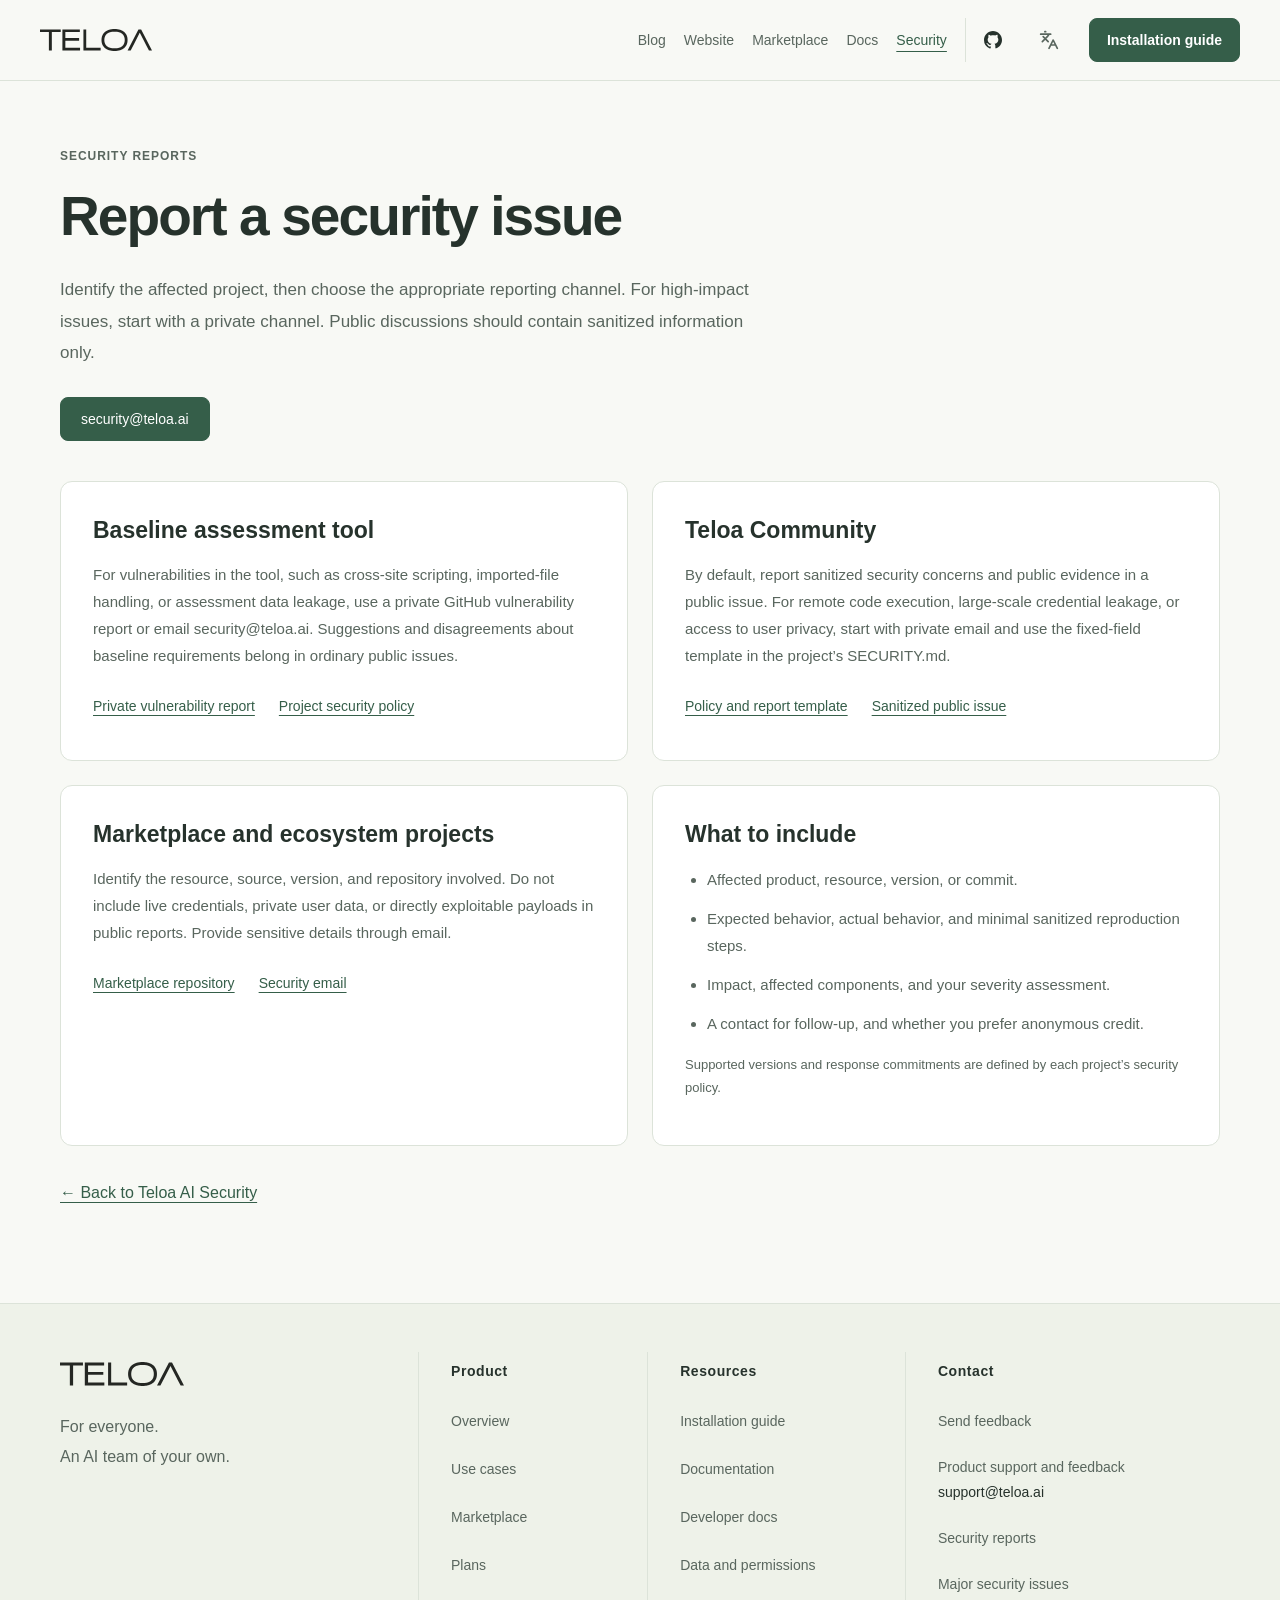
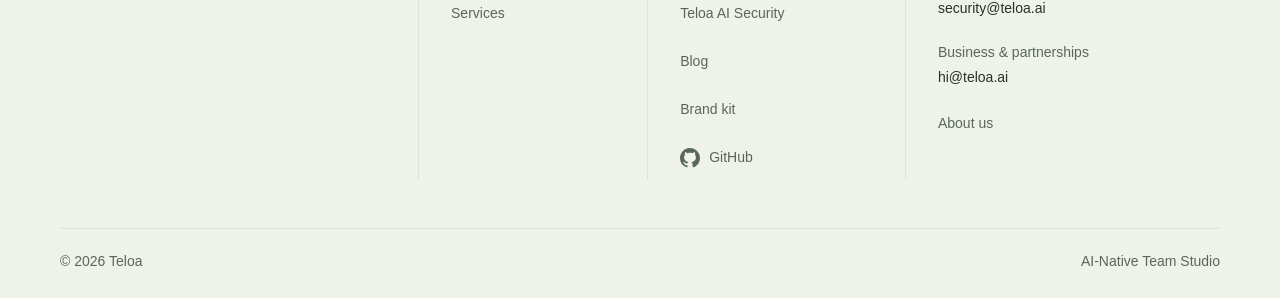
==== report/index.html @ 0a7157c9 "feat: publish the bilingual Teloa AI Security hub" ====
<!doctype html>
<html lang="en"><head><meta charset="utf-8"><meta name="viewport" content="width=device-width,initial-scale=1"><meta name="author" content="Teloa AI Security"><meta name="description" content="AI security research rooted in Teloa development: open baselines, reference architectures, assessment tools, and vulnerability reporting."><meta http-equiv="Content-Security-Policy" content="default-src 'none'; img-src 'self'; script-src 'self'; style-src 'self'; base-uri 'none'; form-action 'none'"><title>Report a Security Issue · Teloa AI Security</title><link rel="canonical" href="https://security.teloa.ai/report/"><link rel="alternate" hreflang="en" href="https://security.teloa.ai/report/?lang=en"><link rel="alternate" hreflang="zh-CN" href="https://security.teloa.ai/report/?lang=zh-CN"><link rel="alternate" hreflang="x-default" href="https://security.teloa.ai/report/"><link rel="icon" type="image/png" href="../assets/teloa-avatar.png"><link rel="stylesheet" href="../assets/site-chrome.css"><link rel="stylesheet" href="../assets/security-tokens.css"><link rel="stylesheet" href="../assets/security.css"><script defer src="../assets/site-chrome.js"></script><script defer src="../assets/security.js"></script></head><body data-security-page="report" data-site-locales="en,zh-CN"><a class="security-skip" href="#main">Skip to content / 跳到正文</a><div class="teloa-site-chrome" id="teloa-site-header"></div><main id="main" class="security-main"><header class="security-report-heading"><p class="eyebrow">SECURITY REPORTS</p><h1>Report a security issue</h1><p class="intro">Identify the affected project, then choose the appropriate reporting channel. For high-impact issues, start with a private channel. Public discussions should contain sanitized information only.</p><a class="security-button" href="mailto:security@teloa.ai">security@teloa.ai</a></header>
 <div class="security-report-grid"><section class="security-project"><h2>Baseline assessment tool</h2><p>For vulnerabilities in the tool, such as cross-site scripting, imported-file handling, or assessment data leakage, use a private GitHub vulnerability report or email security@teloa.ai. Suggestions and disagreements about baseline requirements belong in ordinary public issues.</p><div class="security-actions"><a href="https://github.com/teloa-ai/agent-baseline-assessor/security/advisories/new">Private vulnerability report</a><a href="https://github.com/teloa-ai/agent-baseline-assessor/blob/main/SECURITY.md">Project security policy</a></div></section>
 <section class="security-project"><h2>Teloa Community</h2><p>By default, report sanitized security concerns and public evidence in a public issue. For remote code execution, large-scale credential leakage, or access to user privacy, start with private email and use the fixed-field template in the project’s SECURITY.md.</p><div class="security-actions"><a href="https://github.com/teloa-ai/teloa/blob/main/SECURITY.md">Policy and report template</a><a href="https://github.com/teloa-ai/teloa/issues">Sanitized public issue</a></div></section>
 <section class="security-project"><h2>Marketplace and ecosystem projects</h2><p>Identify the resource, source, version, and repository involved. Do not include live credentials, private user data, or directly exploitable payloads in public reports. Provide sensitive details through email.</p><div class="security-actions"><a href="https://github.com/teloa-ai/marketplace">Marketplace repository</a><a href="mailto:security@teloa.ai">Security email</a></div></section>
 <section class="security-project"><h2>What to include</h2><ul><li>Affected product, resource, version, or commit.</li><li>Expected behavior, actual behavior, and minimal sanitized reproduction steps.</li><li>Impact, affected components, and your severity assessment.</li><li>A contact for follow-up, and whether you prefer anonymous credit.</li></ul><p class="security-note">Supported versions and response commitments are defined by each project’s security policy.</p></section></div><p class="security-back"><a href="/?lang=en">← Back to Teloa AI Security</a></p></main><div class="teloa-site-chrome" id="teloa-site-footer"></div></body></html>
---- assets/site-chrome.css ----
/* Public Teloa navigation and footer. */
.teloa-site-chrome{--te-color-green-700:#355e49; --te-color-green-800:#284b39;
 --te-color-neutral-900:#26322c; --te-color-neutral-600:#59665e;
 --te-color-neutral-200:#dce3d9; --te-color-paper:#f8f9f5;
 --te-color-sage:#eef2e9; --te-color-green-100:#eaf0e5;
 --te-brand:var(--te-color-green-700); --te-brand-hover:var(--te-color-green-800);
 --te-text:var(--te-color-neutral-900); --te-muted:var(--te-color-neutral-600);
 --te-border:var(--te-color-neutral-200); --te-subtle:var(--te-color-sage);
 --te-soft:var(--te-color-green-100); --te-paper:var(--te-color-paper);
 --te-font:Inter,"Helvetica Neue","PingFang SC","Microsoft YaHei",Arial,sans-serif;
 --te-radius:8px; --te-target:44px;}
.dark .teloa-site-chrome{--te-brand:#a7d3b8; --te-brand-hover:#c3e4ce; --te-text:#e5ebe7;
 --te-muted:#abb9ae; --te-border:#35433a; --te-subtle:#19221c; --te-soft:#20392b; --te-paper:#151b18;}

.teloa-site-chrome{--paper:var(--te-paper);--ink:var(--te-text);--muted:var(--te-muted);--line:var(--te-border);--green:var(--te-brand);--green-hover:var(--te-brand-hover);--green-soft:var(--te-soft);--text-small:14px;font:16px/1.75 var(--te-font);color:var(--te-text);background:var(--te-paper);text-align:left}
.teloa-site-chrome,.teloa-site-chrome *{box-sizing:border-box}
.teloa-site-chrome#teloa-site-header{position:sticky;top:0;z-index:40}
.teloa-site-chrome a{color:inherit;text-decoration:none}
.teloa-site-chrome button,.teloa-site-chrome summary{font:inherit;color:inherit;cursor:pointer}
.teloa-site-chrome button{border:0;background:none}
.teloa-site-chrome .brand{font:inherit;color:inherit}
.teloa-site-chrome img{display:block;max-width:100%;height:auto;margin:0;padding:0;border:0;border-radius:0;box-shadow:none;object-fit:contain}
.teloa-site-chrome [hidden]{display:none!important}
.teloa-site-chrome :is(a,button,summary):focus-visible{outline:2px solid var(--te-brand);outline-offset:5px}
.teloa-site-chrome .ui-icon{width: 20px; height: 20px; flex: 0 0 auto;}
.teloa-site-chrome .action-icon{width: 18px; height: 18px;}
.teloa-site-chrome .github-mark{color: var(--ink);}
.teloa-site-chrome .button{display: inline-flex; align-items: center; justify-content: center; min-height: 48px; padding: 12px 22px; border: 1px solid var(--green); border-radius: 8px; background: var(--green); color: #fff; font-size: var(--text-small); font-weight: 550; line-height: 1.5; transition: background .18s, box-shadow .18s;}
.teloa-site-chrome .button:hover{background: var(--green-hover); box-shadow: 0 3px 8px #243d3018;}
.teloa-site-chrome .button:active{box-shadow: none; background: #203e2e;}
.teloa-site-chrome .button-small{min-height: 44px; padding: 10px 17px; font-size: var(--text-small);}
.teloa-site-chrome .icon-button{display: grid; place-items: center; min-width: 44px; min-height: 44px; padding: 0; border: 0; border-radius: 8px; background: none; font-size: 26px; line-height: 1;}
.teloa-site-chrome .icon-button:hover{background: var(--green-soft);}
.teloa-site-chrome .site-header{position: sticky; top: 0; z-index: 20; background: var(--paper); border-bottom: 1px solid var(--line);}
.teloa-site-chrome .nav-wrap{max-width: 1320px; margin: auto; padding: 18px 40px; display: flex; align-items: center; justify-content: space-between; gap: 24px;}
.teloa-site-chrome .brand{display: inline-flex; align-items: center; gap: 18px; min-height: 44px;}
.teloa-site-chrome .brand img{width: 112px; height: auto;}
.teloa-site-chrome .brand > span{border-left: 1px solid #bdc8b8; padding-left: 18px; font-size: var(--text-small); letter-spacing: .25px; color: var(--muted); white-space: nowrap;}
.teloa-site-chrome #teloa-main-nav{display: flex; align-items: center; gap: 18px;}
.teloa-site-chrome #teloa-main-nav > a{display: inline-flex; align-items: center; min-height: 44px; font-size: var(--text-small); color: var(--muted); transition: color .18s;}
.teloa-site-chrome #teloa-main-nav > a:hover{color: var(--ink);}
.teloa-site-chrome #teloa-main-nav > .nav-github{min-width: 44px; padding-left: 18px; border-left: 1px solid var(--line); color: var(--ink);}
.teloa-site-chrome #teloa-main-nav .nav-github .github-mark{color: currentColor;}
.teloa-site-chrome #teloa-main-nav > a[aria-current="page"]{color: var(--green); text-decoration: underline; text-underline-offset: 6px;}
.teloa-site-chrome #teloa-main-nav > .button,.teloa-site-chrome #teloa-main-nav > .button:hover{color: #fff;}
.teloa-site-chrome .menu-toggle{display: none;}
.teloa-site-chrome .language-menu{position: relative;}
.teloa-site-chrome .language-menu > summary{display: flex; align-items: center; justify-content: center; width: 44px; height: 44px; border-radius: 8px; color: var(--muted);}
.teloa-site-chrome .language-menu > summary:hover,.teloa-site-chrome .language-menu[open] > summary{color: var(--ink); background: var(--green-soft);}
.teloa-site-chrome .language-options{position: absolute; top: calc(100% + 8px); right: 0; z-index: 30; min-width: 150px; padding: 6px; border: 1px solid var(--line); border-radius: 10px; background: var(--paper); box-shadow: 0 8px 24px #25381b14;}
.teloa-site-chrome .language-options a{display: flex; align-items: center; min-height: 40px; padding: 8px 12px; border-radius: 6px; color: var(--ink); font-size: var(--text-small); white-space: nowrap;}
.teloa-site-chrome .language-options a:hover,.teloa-site-chrome .language-options a[aria-current]{background: var(--green-soft); color: var(--green);}
@media (max-width: 1100px){.teloa-site-chrome .site-header .brand > span{display: none;}
.teloa-site-chrome #teloa-main-nav{gap: 20px;}
}
@media (max-width: 1280px){.teloa-site-chrome .site-header .brand > span{display: none;}
}
@media (max-width: 1100px){.teloa-site-chrome .nav-wrap{padding: 16px 30px;}
.teloa-site-chrome .site-header .brand > span{display: block;}
.teloa-site-chrome .menu-toggle{display: flex; flex-direction: column; align-items: center; justify-content: center; gap: 6px;}
.teloa-site-chrome .menu-toggle span{display: block; width: 20px; height: 1px; background: var(--ink); transition: transform .18s;}
.teloa-site-chrome .menu-toggle[aria-expanded="true"] span:first-child{transform: translateY(3.5px) rotate(45deg);}
.teloa-site-chrome .menu-toggle[aria-expanded="true"] span:last-child{transform: translateY(-3.5px) rotate(-45deg);}
.teloa-site-chrome #teloa-main-nav{display: none; position: absolute; top: 100%; left: 0; right: 0; max-height: calc(100dvh - 100%); overflow-y: auto; overscroll-behavior: contain; padding: 12px 30px 24px; border-bottom: 1px solid var(--line); background: var(--paper); flex-direction: column; align-items: stretch; gap: 4px; box-shadow: 0 12px 24px #25381b08;}
.teloa-site-chrome #teloa-main-nav.open{display: flex;}
.teloa-site-chrome #teloa-main-nav > a{min-height: 44px; padding: 9px 0; font-size: var(--text-small);}
.teloa-site-chrome #teloa-main-nav > .nav-github{margin-top: 8px; padding: 10px 0 4px; border-left: 0; border-top: 1px solid var(--line);}
.teloa-site-chrome #teloa-main-nav > .button{margin-top: 8px;}
.teloa-site-chrome .language-menu{align-self: flex-start;}
.teloa-site-chrome .language-options{position: static; margin-top: 4px; box-shadow: none;}
}
@media (max-width: 650px){.teloa-site-chrome .nav-wrap{padding: 13px 22px;}
.teloa-site-chrome .site-header .brand > span{display: none;}
.teloa-site-chrome .brand img{width: 106px;}
.teloa-site-chrome #teloa-main-nav{padding-inline: 22px;}
}
@media(min-width:761px) and (max-width:1180px){.teloa-site-chrome .brand>span{display:none}
}
.teloa-site-chrome .site-footer{container-type: inline-size; container-name: teloa-footer; font-family: var(--te-font); color: var(--te-muted); line-height: 1.75; border-top: 1px solid var(--te-border); background: var(--te-subtle);}
.teloa-site-chrome .site-footer .section-shell{max-width: 1240px; margin-inline: auto; padding-inline: 40px;}
.teloa-site-chrome .site-footer .brand{display: inline-flex; align-items: center; min-height: var(--te-target);}
.teloa-site-chrome .site-footer .brand img{height: auto;}
.dark .teloa-site-chrome .site-footer .brand img{filter: brightness(0) invert(1);}
.teloa-site-chrome .footer-grid{display: grid; grid-template-columns: minmax(0, 1.25fr) minmax(0, .8fr) minmax(0, .9fr) minmax(0, 1.1fr); padding-block: 48px;}
.teloa-site-chrome .footer-brand{display: flex; flex-direction: column; align-items: flex-start; min-width: 0; padding-right: 36px;}
.teloa-site-chrome .footer-brand .brand img{width: 124px;}
.teloa-site-chrome .footer-slogan{margin: 16px 0 0; font-size: 16px; line-height: 1.9;}
.teloa-site-chrome .footer-column .footer-github{gap: 9px;}
.teloa-site-chrome .footer-github .github-mark{width: 20px; height: 20px; color: currentColor;}
.teloa-site-chrome .footer-column{min-width: 0; padding-left: 32px; border-left: 1px solid var(--te-border);}
.teloa-site-chrome .footer-column h2{margin: 9px 0 18px; font-size: 14px; font-weight: 600; line-height: 1.5; letter-spacing: .04em; text-wrap: wrap; color: var(--te-text);}
.teloa-site-chrome .footer-column ul{display: flex; flex-direction: column; gap: 4px; list-style: none; padding: 0; margin: 0;}
.teloa-site-chrome .footer-column a{display: inline-flex; align-items: center; min-height: 44px; max-width: 100%; padding-block: 8px; font-size: 14px; line-height: 1.7; color: var(--te-muted); overflow-wrap: anywhere;}
.teloa-site-chrome .footer-column a{transition: color .18s;}
.teloa-site-chrome .footer-column a:hover{color: var(--te-brand); text-decoration: underline; text-underline-offset: 4px;}
.teloa-site-chrome .footer-column .footer-email{flex-direction: column; align-items: flex-start; gap: 1px;}
.teloa-site-chrome .footer-address{color: var(--te-text);}
.teloa-site-chrome .footer-bottom{display: flex; justify-content: space-between; flex-wrap: wrap; gap: 8px 24px; padding-block: 20px 24px; border-top: 1px solid var(--te-border); font-size: 14px; color: var(--te-muted);}
@container teloa-footer (max-width: 960px){.teloa-site-chrome .footer-grid{grid-template-columns: minmax(0, 1fr) minmax(0, 1fr) minmax(0, 1.3fr); row-gap: 32px; padding-block: 36px;}
.teloa-site-chrome .footer-brand{grid-column: 1 / -1; padding: 0 0 28px; border-bottom: 1px solid var(--te-border);}
.teloa-site-chrome .footer-product{border-left: 0; padding-left: 0;}
.teloa-site-chrome .footer-column{padding-right: 16px;}
.teloa-site-chrome .footer-contact{padding-right: 0;}
}
@container teloa-footer (max-width: 640px){.teloa-site-chrome .footer-grid{grid-template-columns: repeat(2, minmax(0, 1fr)); gap: 28px 20px; padding-block: 32px;}
.teloa-site-chrome .footer-brand{padding-bottom: 24px;}
.teloa-site-chrome .footer-column{padding: 0; border-left: 0;}
.teloa-site-chrome .footer-column h2{margin: 0 0 12px;}
.teloa-site-chrome .footer-contact{grid-column: 1 / -1; border-top: 1px solid var(--te-border); padding-top: 24px;}
.teloa-site-chrome .footer-bottom{padding-block: 18px 24px;}
}
@container teloa-footer (max-width: 640px){.teloa-site-chrome .site-footer .section-shell{padding-inline: 24px;}
}
---- assets/security-tokens.css ----
:root {
 --te-color-green-700:#355e49; --te-color-green-800:#284b39;
 --te-color-neutral-900:#26322c; --te-color-neutral-600:#59665e;
 --te-color-neutral-200:#dce3d9; --te-color-paper:#f8f9f5;
 --te-color-sage:#eef2e9; --te-color-green-100:#eaf0e5;
 --te-brand:var(--te-color-green-700); --te-brand-hover:var(--te-color-green-800);
 --te-text:var(--te-color-neutral-900); --te-muted:var(--te-color-neutral-600);
 --te-border:var(--te-color-neutral-200); --te-subtle:var(--te-color-sage);
 --te-soft:var(--te-color-green-100); --te-paper:var(--te-color-paper);
 --te-font:Inter,"Helvetica Neue","PingFang SC","Microsoft YaHei",Arial,sans-serif;
 --te-radius:8px; --te-target:44px;
}
.dark { --te-brand:#a7d3b8; --te-brand-hover:#c3e4ce; --te-text:#e5ebe7;
 --te-muted:#abb9ae; --te-border:#35433a; --te-subtle:#19221c; --te-soft:#20392b; --te-paper:#151b18; }
---- assets/security.css ----
:root{color-scheme:light;font-family:var(--te-font);color:var(--te-text);background:var(--te-paper)}
*{box-sizing:border-box}body{margin:0}a{color:var(--te-brand);text-underline-offset:4px}a:focus-visible{outline:3px solid var(--te-brand);outline-offset:4px}
.security-main{max-width:1240px;margin:0 auto;padding:64px 40px 80px}.eyebrow{font-size:12px;font-weight:600;letter-spacing:.08em;color:var(--te-muted);margin:0 0 16px}.security-main h1{font-size:clamp(36px,4.3vw,58px);line-height:1.22;letter-spacing:-.035em;margin:0 0 24px}.security-main h2{font-size:clamp(24px,2.4vw,32px);line-height:1.4;margin:0}.security-main h3{font-size:23px;line-height:1.5;margin:0 0 16px}.security-main p{line-height:1.85}.security-main .intro{font-size:17px;color:var(--te-muted);max-width:720px;margin:0 0 28px}.security-hero{display:grid;grid-template-columns:minmax(0,1fr) 320px;gap:48px;align-items:center;padding:16px 0 32px}.security-hero-art{width:100%;height:auto;object-fit:contain}.security-actions{display:flex;flex-wrap:wrap;align-items:center;gap:16px 24px}.security-actions a{display:inline-flex;align-items:center;min-height:44px;font-size:14px}.security-button{display:inline-flex;align-items:center;justify-content:center;min-height:44px;background:var(--te-brand);color:white;border:1px solid var(--te-brand);border-radius:var(--te-radius);padding:12px 20px;text-decoration:none;font-size:14px}.security-button:hover{background:var(--te-brand-hover)}
.security-section{padding-top:64px}.section-heading{margin-bottom:24px}.security-project{padding:32px;background:#fff;border:1px solid var(--te-border);border-radius:12px;min-width:0}.security-project p,.security-project li{font-size:15px;line-height:1.8;color:var(--te-muted)}.security-project .security-note,.security-note{font-size:13px;color:var(--te-muted)}.security-counts{display:grid;grid-template-columns:repeat(3,minmax(0,1fr));gap:24px;border-block:1px solid var(--te-border);padding:24px 0;margin:24px 0}.security-counts div{min-width:0}.security-counts dt{font-size:34px;color:var(--te-brand);font-weight:600}.security-counts dd{margin:4px 0 0;font-size:14px;color:var(--te-muted)}.security-story-grid{display:grid;grid-template-columns:repeat(3,minmax(0,1fr));gap:20px}.security-story{display:flex;flex-direction:column;gap:16px;background:var(--te-subtle);border:1px solid var(--te-border);border-radius:12px;padding:28px;color:var(--te-text);text-decoration:none}.security-story h3{font-size:21px;line-height:1.5;margin:0}.security-story .eyebrow{margin:0}.story-link{margin-top:auto;padding-top:12px;font-size:14px;color:var(--te-brand)}.security-team{display:grid;grid-template-columns:repeat(3,minmax(0,1fr));gap:20px}.security-team figure{display:flex;gap:20px;align-items:center;background:#fff;border:1px solid var(--te-border);border-radius:12px;margin:0;padding:20px;min-width:0}.security-team img{width:100px;height:100px;object-fit:contain;flex:none}.security-team figcaption{font-size:15px;color:var(--te-muted);overflow-wrap:anywhere}.security-contact{display:grid;grid-template-columns:minmax(0,1fr) auto;gap:32px;align-items:center;padding:36px;background:var(--te-subtle);border:1px solid var(--te-border);border-radius:12px;margin-top:64px}.security-contact p:not(.eyebrow){color:var(--te-muted);font-size:15px;max-width:680px;margin-bottom:0}.security-contact .security-actions{flex-direction:column;align-items:flex-start}
.security-report-heading{max-width:850px;padding-bottom:40px}.security-report-grid{display:grid;grid-template-columns:repeat(2,minmax(0,1fr));gap:24px}.security-report-grid h2{font-size:23px}.security-report-grid ul{padding-left:22px}.security-report-grid li{margin:12px 0}.security-back{margin-top:32px}.security-skip{position:absolute;left:16px;top:-100px;z-index:100;background:#fff;padding:12px;border:1px solid var(--te-brand)}.security-skip:focus{top:12px}
@media(max-width:1000px){.security-hero{grid-template-columns:minmax(0,1fr) 220px;gap:24px}.security-story-grid{grid-template-columns:1fr}.security-team{gap:12px}.security-team figure{flex-direction:column;text-align:center}.security-contact{grid-template-columns:1fr}.security-contact .security-actions{flex-direction:row;align-items:center}}
@media(max-width:700px){.security-main{padding:32px 20px 48px}.security-hero{grid-template-columns:1fr;gap:20px}.security-hero-art{width:180px;justify-self:center;grid-row:1}.security-main .intro{font-size:16px}.security-section{padding-top:40px}.security-project,.security-story,.security-contact{padding:24px}.security-team{grid-template-columns:1fr}.security-team figure{flex-direction:row;text-align:left}.security-report-grid{grid-template-columns:1fr}.security-counts{gap:12px}.security-counts dt{font-size:28px}.security-counts dd{font-size:12px}.security-contact{margin-top:40px}.security-actions{gap:12px 20px}}
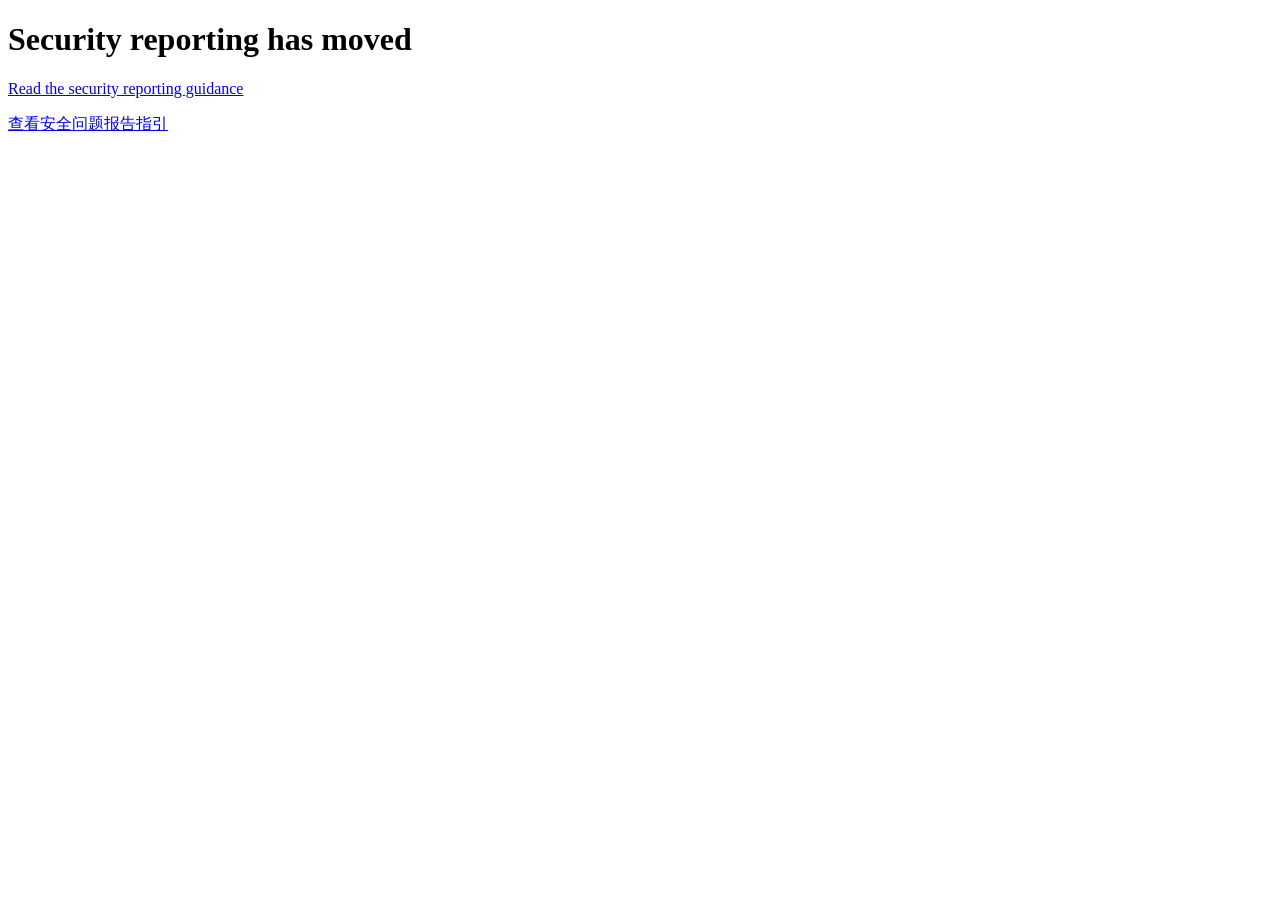
==== commit d47abe49: "refactor: reserve organization Pages for Teloa public resources" ====
--- a/report/index.html
+++ b/report/index.html
@@ -1,6 +1 @@
-<!doctype html>
-<html lang="en"><head><meta charset="utf-8"><meta name="viewport" content="width=device-width,initial-scale=1"><meta name="author" content="Teloa AI Security"><meta name="description" content="AI security research rooted in Teloa development: open baselines, reference architectures, assessment tools, and vulnerability reporting."><meta http-equiv="Content-Security-Policy" content="default-src 'none'; img-src 'self'; script-src 'self'; style-src 'self'; base-uri 'none'; form-action 'none'"><title>Report a Security Issue · Teloa AI Security</title><link rel="canonical" href="https://security.teloa.ai/report/"><link rel="alternate" hreflang="en" href="https://security.teloa.ai/report/?lang=en"><link rel="alternate" hreflang="zh-CN" href="https://security.teloa.ai/report/?lang=zh-CN"><link rel="alternate" hreflang="x-default" href="https://security.teloa.ai/report/"><link rel="icon" type="image/png" href="../assets/teloa-avatar.png"><link rel="stylesheet" href="../assets/site-chrome.css"><link rel="stylesheet" href="../assets/security-tokens.css"><link rel="stylesheet" href="../assets/security.css"><script defer src="../assets/site-chrome.js"></script><script defer src="../assets/security.js"></script></head><body data-security-page="report" data-site-locales="en,zh-CN"><a class="security-skip" href="#main">Skip to content / 跳到正文</a><div class="teloa-site-chrome" id="teloa-site-header"></div><main id="main" class="security-main"><header class="security-report-heading"><p class="eyebrow">SECURITY REPORTS</p><h1>Report a security issue</h1><p class="intro">Identify the affected project, then choose the appropriate reporting channel. For high-impact issues, start with a private channel. Public discussions should contain sanitized information only.</p><a class="security-button" href="mailto:security@teloa.ai">security@teloa.ai</a></header>
- <div class="security-report-grid"><section class="security-project"><h2>Baseline assessment tool</h2><p>For vulnerabilities in the tool, such as cross-site scripting, imported-file handling, or assessment data leakage, use a private GitHub vulnerability report or email security@teloa.ai. Suggestions and disagreements about baseline requirements belong in ordinary public issues.</p><div class="security-actions"><a href="https://github.com/teloa-ai/agent-baseline-assessor/security/advisories/new">Private vulnerability report</a><a href="https://github.com/teloa-ai/agent-baseline-assessor/blob/main/SECURITY.md">Project security policy</a></div></section>
- <section class="security-project"><h2>Teloa Community</h2><p>By default, report sanitized security concerns and public evidence in a public issue. For remote code execution, large-scale credential leakage, or access to user privacy, start with private email and use the fixed-field template in the project’s SECURITY.md.</p><div class="security-actions"><a href="https://github.com/teloa-ai/teloa/blob/main/SECURITY.md">Policy and report template</a><a href="https://github.com/teloa-ai/teloa/issues">Sanitized public issue</a></div></section>
- <section class="security-project"><h2>Marketplace and ecosystem projects</h2><p>Identify the resource, source, version, and repository involved. Do not include live credentials, private user data, or directly exploitable payloads in public reports. Provide sensitive details through email.</p><div class="security-actions"><a href="https://github.com/teloa-ai/marketplace">Marketplace repository</a><a href="mailto:security@teloa.ai">Security email</a></div></section>
- <section class="security-project"><h2>What to include</h2><ul><li>Affected product, resource, version, or commit.</li><li>Expected behavior, actual behavior, and minimal sanitized reproduction steps.</li><li>Impact, affected components, and your severity assessment.</li><li>A contact for follow-up, and whether you prefer anonymous credit.</li></ul><p class="security-note">Supported versions and response commitments are defined by each project’s security policy.</p></section></div><p class="security-back"><a href="/?lang=en">← Back to Teloa AI Security</a></p></main><div class="teloa-site-chrome" id="teloa-site-footer"></div></body></html>
+<!doctype html><html lang="en"><head><meta charset="utf-8"><meta name="viewport" content="width=device-width,initial-scale=1"><meta http-equiv="Content-Security-Policy" content="default-src 'none'; base-uri 'none'; form-action 'none'"><link rel="canonical" href="https://security.teloa.ai/report/"><title>Security reporting has moved · Teloa</title></head><body><h1>Security reporting has moved</h1><p><a href="https://security.teloa.ai/report/">Read the security reporting guidance</a></p><p lang="zh-CN"><a href="https://security.teloa.ai/report/?lang=zh-CN">查看安全问题报告指引</a></p></body></html>
